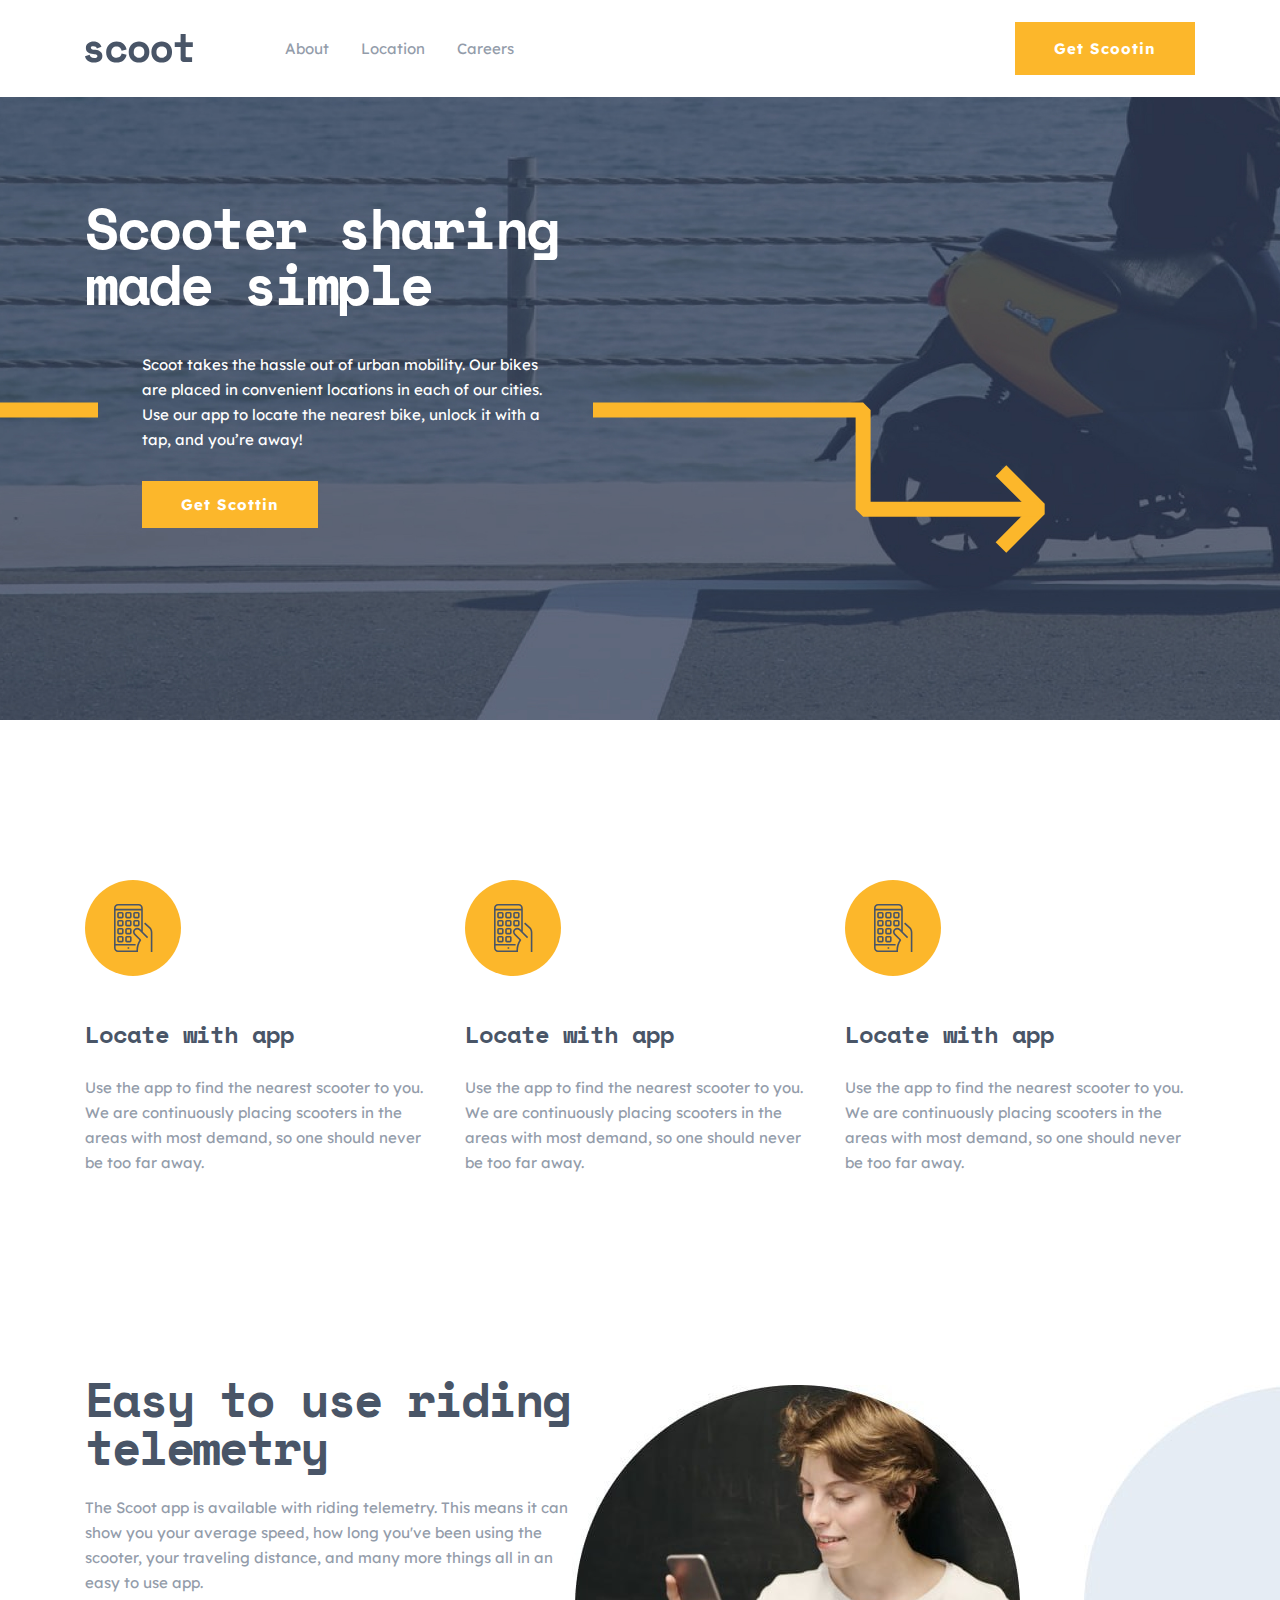
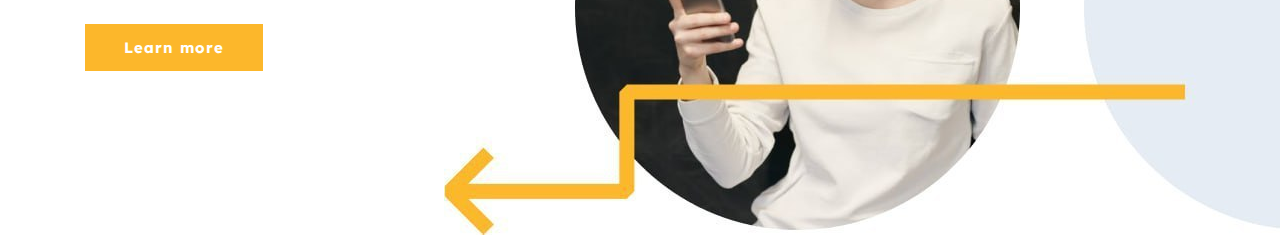
==== index.html @ e5f21dbe "1 commoit" ====
<!DOCTYPE html>
<html lang="en">
  <head>
    <meta charset="UTF-8" />
    <meta http-equiv="X-UA-Compatible" content="IE=edge" />
    <meta name="viewport" content="width=device-width, initial-scale=1.0" />
    <title>Document</title>
    <link
      rel="stylesheet"
      href="https://cdnjs.cloudflare.com/ajax/libs/font-awesome/6.4.0/css/all.min.css"
      integrity="sha512-iecdLmaskl7CVkqkXNQ/ZH/XLlvWZOJyj7Yy7tcenmpD1ypASozpmT/E0iPtmFIB46ZmdtAc9eNBvH0H/ZpiBw=="
      crossorigin="anonymous"
      referrerpolicy="no-referrer"
    />
    <link rel="stylesheet" href="css/style.css" />
  </head>
  <body>
    <!-- Start header section -->
    <header>
      <div class="header__wrapper">
        <div class="container">
          <div class="brand">
            <i class="fa-solid fa-bars fa-2x"></i>
            <img src="./images/scoot.svg" alt="" class="logo_none" />
            <ul>
              <img src="./images/scoot.svg" alt="Scoot image" class="logo" />
              <li class="list_items"><a href="#">About</a></li>
              <li class="list_items"><a href="#">Location</a></li>
              <li class="list_items"><a href="#">Careers</a></li>
            </ul>
            <a href="#" class="btn">Get Scootin</a>
          </div>
        </div>
      </div>
      <div class="hero_section">
        <div class="container">
          <div class="hero">
            <h2 class="hero_heading">Scooter sharing made simple</h2>
            <div class="hero_content">
              <img src="./images/line.svg" class="line" alt="" />
              <p class="hero_title">
                Scoot takes the hassle out of urban mobility. Our bikes are
                placed in convenient locations in each of our cities. Use our
                app to locate the nearest bike, unlock it with a tap, and you’re
                away!
              </p>
              <img src="./images/arrow_toright.svg" alt="" class="arrow" />
            </div>
            <a href="#" class="btn">Get Scottin</a>
          </div>
        </div>
      </div>
    </header>
    <!-- End header section -->
    <section class="share_section">
      <div class="container">
        <div class="share_flex">
          <div class="share_card">
            <img
              src="./images/tablet_circle-yellow.svg"
              alt=""
              class="yellow_circle"
            />
            <div class="share_flex">
              <h3>Locate with app</h3>
              <p>
                Use the app to find the nearest scooter to you. We are
                continuously placing scooters in the areas with most demand, so
                one should never be too far away.
              </p>
            </div>
          </div>
          <div class="share_card">
            <img
              src="./images/tablet_circle-yellow.svg"
              alt=""
              class="yellow_circle"
            />
            <div class="share_flex">
              <h3>Locate with app</h3>
              <p>
                Use the app to find the nearest scooter to you. We are
                continuously placing scooters in the areas with most demand, so
                one should never be too far away.
              </p>
            </div>
          </div>
          <div class="share_card">
            <img
              src="./images/tablet_circle-yellow.svg"
              alt=""
              class="yellow_circle"
            />
            <div class="share_flex">
              <h3>Locate with app</h3>
              <p>
                Use the app to find the nearest scooter to you. We are
                continuously placing scooters in the areas with most demand, so
                one should never be too far away.
              </p>
            </div>
          </div>
        </div>
      </div>
    </section>
    <section class="circle_section">
      <div class="container">
        <div class="circle_content">
          <h2>Easy to use riding telemetry</h2>
          <p>
            The Scoot app is available with riding telemetry. This means it can
            show you your average speed, how long you've been using the scooter,
            your traveling distance, and many more things all in an easy to use
            app.
          </p>
          <a href="#" class="btn">Learn more</a>
        </div>
      </div>
    </section>
  </body>
</html>
---- css/style.css ----
@import url("https://fonts.googleapis.com/css2?family=Lexend+Deca&family=Space+Mono:wght@700&display=swap");
*,
*::after,
*::before {
  padding: 0;
  margin: 0;
  box-sizing: border-box;
}

body {
  font-family: "Lexend Deca", sans-serif;
}

.container {
  max-width: 1150px;
  margin: 0 auto;
  padding: 0 20px;
}

header {
  margin-bottom: 160px;
}

.header__wrapper {
  width: 100%;
  padding: 22px 0;
  background-color: #fff;
  position: fixed;
  z-index: 999;
}
.header__wrapper .brand {
  display: flex;
  align-items: center;
  justify-content: space-between;
}
.header__wrapper .brand .fa-bars {
  display: none;
}
.header__wrapper .brand .logo_none {
  display: none;
}
.header__wrapper .brand ul {
  gap: 32px;
  list-style-type: none;
  display: flex;
  align-items: center;
}
.header__wrapper .brand ul img.logo {
  margin-right: 60px;
  display: block;
  cursor: pointer;
}
.header__wrapper .brand ul li a {
  font-family: "Lexend Deca";
  font-style: normal;
  font-weight: 400;
  font-size: 15px;
  line-height: 25px;
  color: #939caa;
  text-decoration: none;
}

.btn {
  padding: 14px 39px;
  background: #fcb72b;
  font-style: normal;
  font-weight: 700;
  font-size: 15px;
  line-height: 25px;
  text-align: center;
  color: #ffffff;
  text-decoration: none;
  letter-spacing: 1px;
  transition: all 0.3s ease;
}
.btn:hover {
  background-color: rgb(190, 190, 19);
}

.hero_section {
  background-image: url(/images/hero_image.jpg);
  background-size: cover;
  background-repeat: no-repeat;
  display: block;
  height: 720px;
  color: #fff;
}
.hero_section .hero {
  padding: 200px 0 150px;
}
.hero_section .hero_heading {
  font-family: "Space Mono";
  font-style: normal;
  font-weight: 700;
  font-size: 56px;
  line-height: 56px;
  max-width: 500px;
  letter-spacing: -2.5px;
  color: #ffffff;
}
.hero_section .hero_content {
  position: relative;
}
.hero_section .hero_title {
  max-width: 520px;
  padding: 40px 57px;
  font-family: "Lexend Deca";
  font-style: normal;
  font-weight: 400;
  font-size: 15px;
  line-height: 25px;
  color: #ffffff;
}
.hero_section .arrow {
  position: absolute;
  top: 50%;
  right: 150px;
}
.hero_section .line {
  left: -190px;
  top: 50%;
  position: absolute;
}
.hero_section .btn {
  margin: 40px 57px;
}

.share_flex {
  display: flex;
  gap: 30px;
}
.share_flex .share_card h3 {
  font-family: "Space Mono";
  font-style: normal;
  font-weight: 700;
  font-size: 24px;
  line-height: 28px;
  padding: 40px 0 27px;
  letter-spacing: -1.07143px;
  color: #495567;
}
.share_flex .share_card p {
  max-width: 350px;
  font-family: "Lexend Deca";
  font-style: normal;
  font-weight: 400;
  font-size: 15px;
  line-height: 25px;
  color: #939caa;
  color: #939caa;
}
.share_flex .share_card .share_card {
  text-align: none;
}
.share_flex .share_card .share_flex {
  display: block;
}

.circle_section {
  margin-top: 200px;
  height: 469px;
  background-repeat: no-repeat;
  background-position: right;
  background-image: url(/images/img_circle-1.jpg);
}
.circle_section .circle_content {
  max-width: 500px;
}
.circle_section .circle_content h2 {
  font-family: "Space Mono";
  font-style: normal;
  font-weight: 700;
  font-size: 48px;
  line-height: 48px;
  letter-spacing: -2.14286px;
  color: #495567;
}
.circle_section .circle_content p {
  font-family: "Lexend Deca";
  font-style: normal;
  font-weight: 400;
  font-size: 15px;
  line-height: 25px;
  color: #939caa;
  padding: 24px 0 40px;
}
.circle_section .circle_flex {
  display: flex;
}

@media (max-width: 767px) {
  .hero_section {
    background-image: url(/images/hero_image-mobile.png);
  }
  .header__wrapper {
    padding: 0;
  }
  .header__wrapper .brand .fa-bars {
    display: block;
    margin-right: 100px;
  }
  .header__wrapper .brand .logo_none {
    display: block;
  }
  .header__wrapper .brand ul {
    display: none;
  }
  .header__wrapper .btn {
    visibility: hidden;
  }
  .hero_section .hero_heading {
    font-size: 40px;
  }
  .hero_section .hero_heading,
  .hero_section .hero_title {
    max-width: none;
    text-align: center;
  }
  .hero_section .hero_title {
    padding: 25px 10px;
  }
  .hero_section .hero_content .line {
    display: none;
  }
  .hero_section .hero_content .arrow {
    top: 240px;
    left: -310px;
  }
  .share_card {
    text-align: center;
  }
  .share_flex {
    flex-direction: column;
  }
}
@media (min-width: 768px) and (max-width: 992px) {
  header {
    margin-bottom: 100px;
  }
  .container {
    padding: 0 20px;
  }
  .hero_section {
    background-image: url(/images/hero_image-tablet.jpg);
  }
  .hero_section .hero {
    text-align: center;
    padding: 150px 120px;
  }
  .hero_section .hero .hero_heading {
    max-width: none;
  }
  .hero_section .hero_title {
    padding: 24px 0 32px;
    max-width: none;
  }
  .hero_content .line {
    display: none;
  }
  .hero_content .arrow {
    left: -200px;
    top: 180px;
  }
  .share_flex {
    flex-direction: column;
    gap: 0;
  }
  .share_card {
    display: flex;
    justify-content: center;
    gap: 80px;
    align-items: inherit;
  }
  .share_card p {
    min-width: 400px;
  }
}/*# sourceMappingURL=style.css.map */
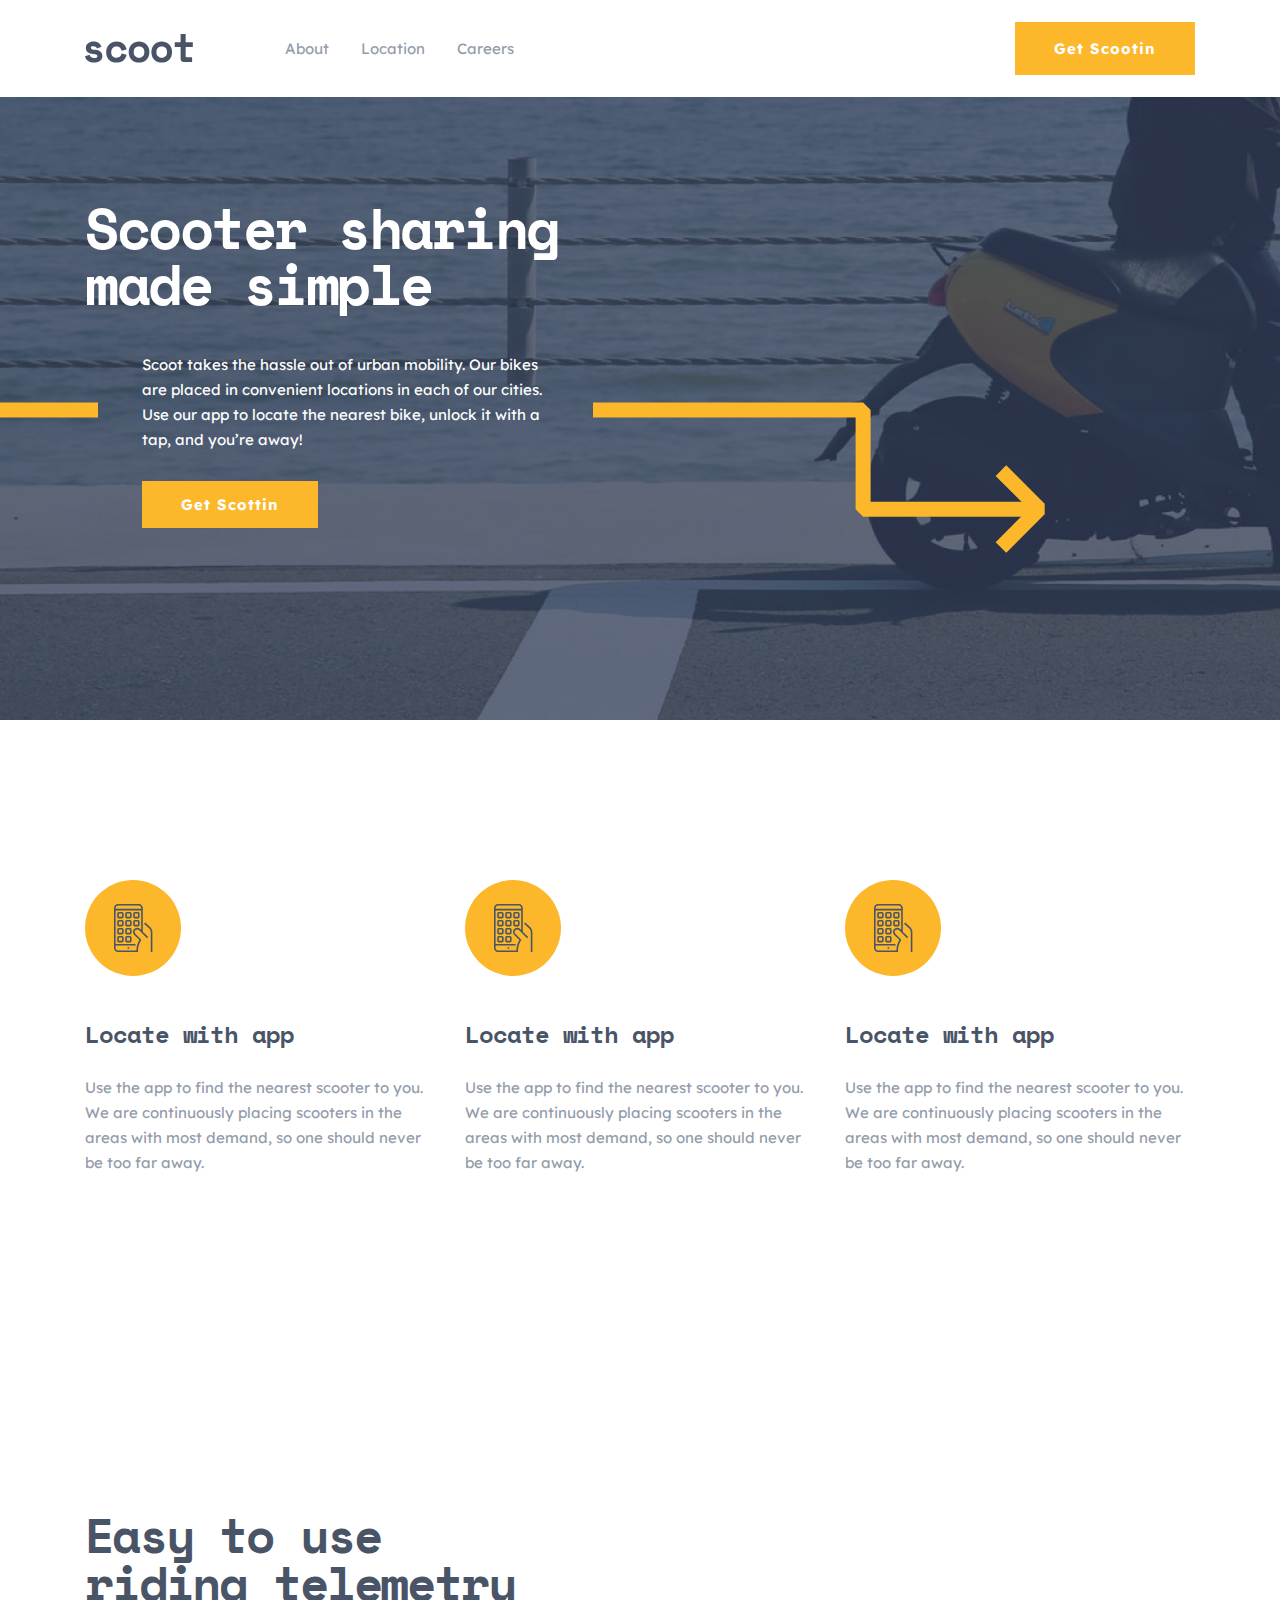
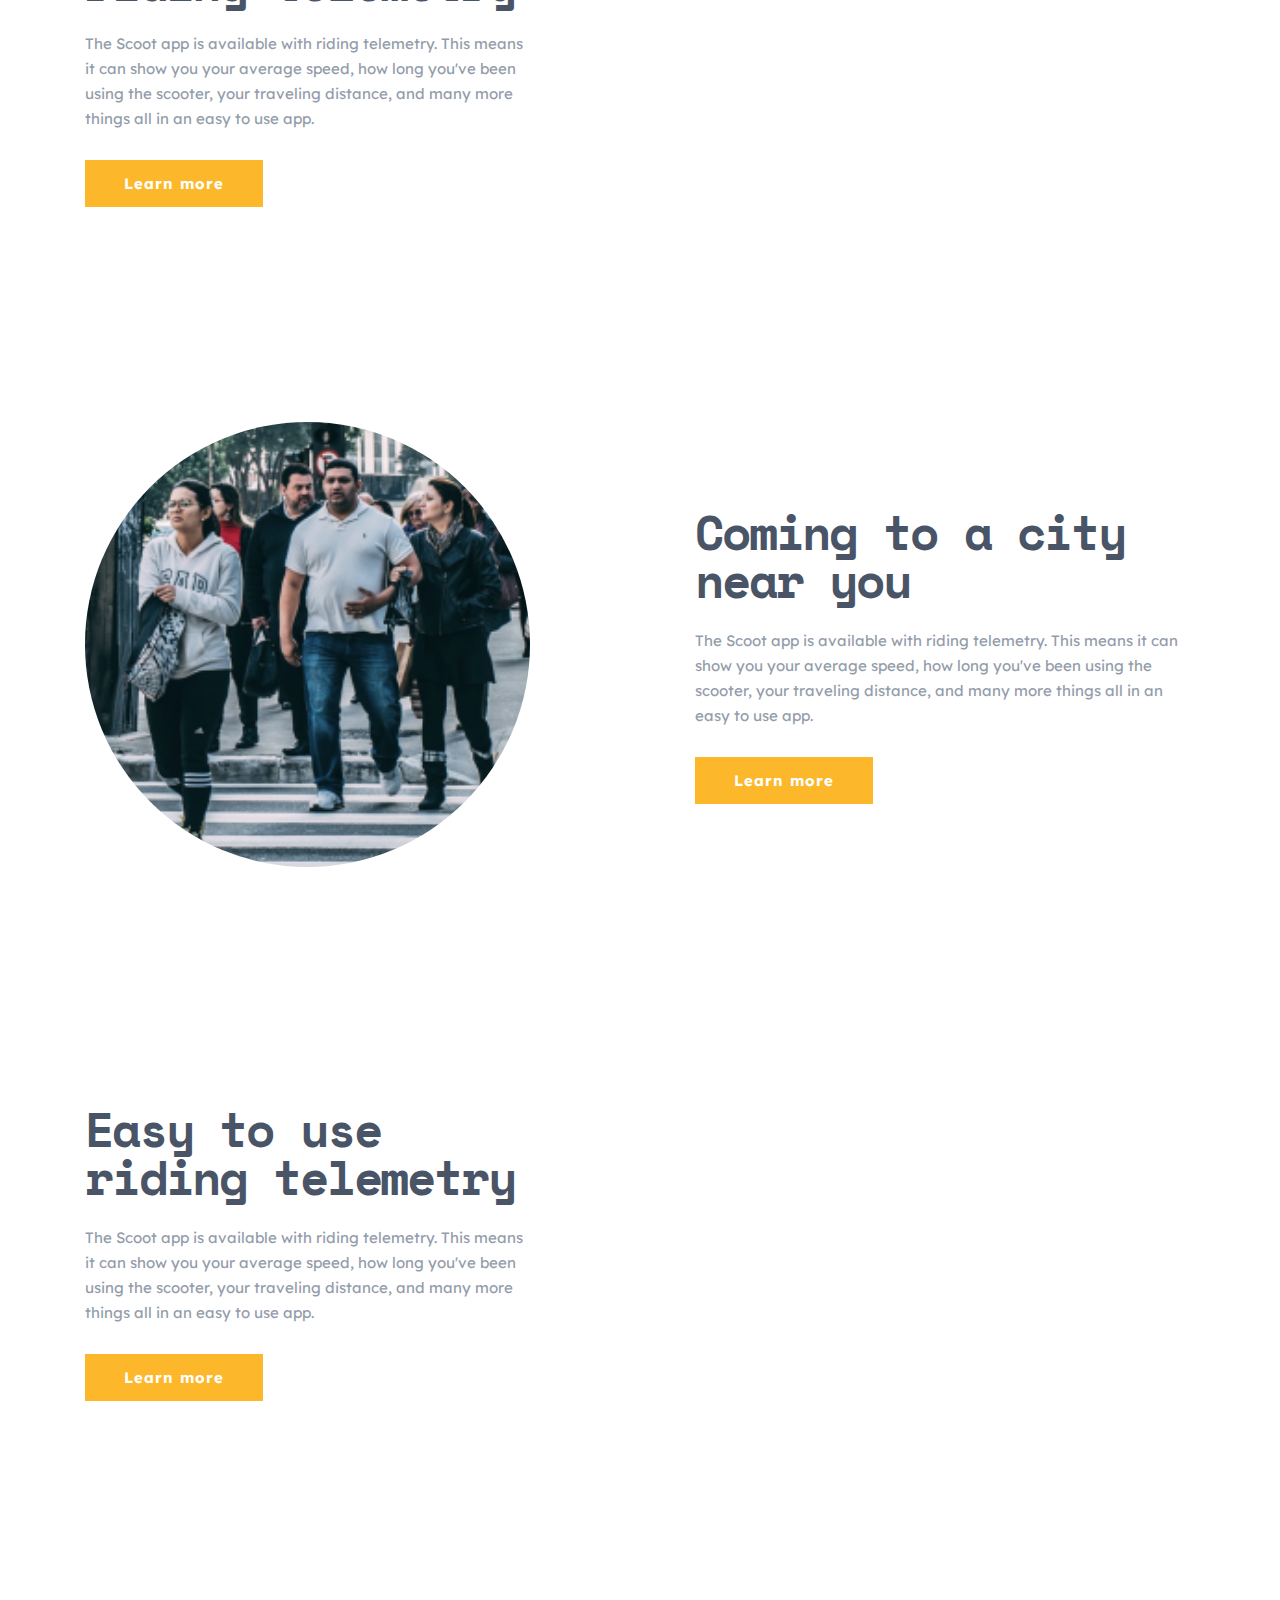
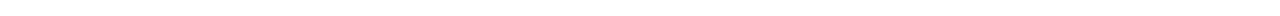
==== commit cb03d872: "Add New sections" ====
--- a/index.html
+++ b/index.html
@@ -20,7 +20,10 @@
       <div class="header__wrapper">
         <div class="container">
           <div class="brand">
+            <!-- <input type="chechbox" id="menu__checkbox"> -->
+            <!-- <label for="menu__checkbox" class="toggler"> -->
             <i class="fa-solid fa-bars fa-2x"></i>
+            <!-- </label> -->
             <img src="./images/scoot.svg" alt="" class="logo_none" />
             <ul>
               <img src="./images/scoot.svg" alt="Scoot image" class="logo" />
@@ -105,15 +108,50 @@
     </section>
     <section class="circle_section">
       <div class="container">
-        <div class="circle_content">
-          <h2>Easy to use riding telemetry</h2>
-          <p>
-            The Scoot app is available with riding telemetry. This means it can
-            show you your average speed, how long you've been using the scooter,
-            your traveling distance, and many more things all in an easy to use
-            app.
-          </p>
-          <a href="#" class="btn">Learn more</a>
+        <div class="circle_flex circle-3">
+          <div class="circle_content">
+            <h2>Easy to use riding telemetry</h2>
+            <p>
+              The Scoot app is available with riding telemetry. This means it
+              can show you your average speed, how long you've been using the
+              scooter, your traveling distance, and many more things all in an
+              easy to use app.
+            </p>
+            <a href="/" class="btn">Learn more</a>
+          </div>
+          <div class="circle_img">
+            <img src="./images/img_circle-1.jpg" alt="Image 1" />
+          </div>
+        </div>
+        <div class="circle_flex circle-2">
+          <div class="circle_img">
+            <img src="./images/circle_2.png" alt="Image 1" class="img-2" />
+          </div>
+          <div class="circle_content">
+            <h2>Coming to a city near you</h2>
+            <p>
+              The Scoot app is available with riding telemetry. This means it
+              can show you your average speed, how long you've been using the
+              scooter, your traveling distance, and many more things all in an
+              easy to use app.
+            </p>
+            <a href="/" class="btn">Learn more</a>
+          </div>
+        </div>
+        <div class="circle_flex circle-3">
+          <div class="circle_content">
+            <h2>Easy to use riding telemetry</h2>
+            <p>
+              The Scoot app is available with riding telemetry. This means it
+              can show you your average speed, how long you've been using the
+              scooter, your traveling distance, and many more things all in an
+              easy to use app.
+            </p>
+            <a href="/" class="btn">Learn more</a>
+          </div>
+          <div class="circle_img">
+            <img src="./images/img_circle-1.jpg" alt="Image 1" />
+          </div>
         </div>
       </div>
     </section>
--- a/css/style.css
+++ b/css/style.css
@@ -21,6 +21,15 @@
   margin-bottom: 160px;
 }
 
+#menu__checkbox {
+  appearance: none;
+  position: absolute;
+}
+
+.toggler {
+  display: none;
+}
+
 .header__wrapper {
   width: 100%;
   padding: 22px 0;
@@ -157,16 +166,36 @@
 }
 
 .circle_section {
-  margin-top: 200px;
-  height: 469px;
-  background-repeat: no-repeat;
-  background-position: right;
-  background-image: url(/images/img_circle-1.jpg);
-}
-.circle_section .circle_content {
-  max-width: 500px;
-}
-.circle_section .circle_content h2 {
+  margin-top: 250px;
+}
+.circle_section .circle_flex {
+  overflow: hidden;
+  display: flex;
+  margin: 140px 0;
+  align-items: center;
+  gap: 85px;
+}
+
+.circle_img {
+  margin-left: -125px;
+  width: 747px;
+  height: 457px;
+  object-fit: contain;
+}
+
+.img-2 {
+  width: 445px;
+  height: 445px;
+  border-radius: 50%;
+  object-fit: contain;
+  position: relative;
+}
+
+.circle_content {
+  min-width: 445px;
+  margin: 30px 0;
+}
+.circle_content h2 {
   font-family: "Space Mono";
   font-style: normal;
   font-weight: 700;
@@ -175,7 +204,7 @@
   letter-spacing: -2.14286px;
   color: #495567;
 }
-.circle_section .circle_content p {
+.circle_content p {
   font-family: "Lexend Deca";
   font-style: normal;
   font-weight: 400;
@@ -184,8 +213,19 @@
   color: #939caa;
   padding: 24px 0 40px;
 }
-.circle_section .circle_flex {
-  display: flex;
+
+.circle_flex {
+  display: flex;
+  margin: 150px 0;
+}
+
+.circle_content,
+.circle-3 {
+  max-width: 500px;
+}
+
+.circle_img {
+  margin: 0;
 }
 
 @media (max-width: 767px) {
@@ -194,6 +234,7 @@
   }
   .header__wrapper {
     padding: 0;
+    position: relative;
   }
   .header__wrapper .brand .fa-bars {
     display: block;
@@ -208,6 +249,12 @@
   .header__wrapper .btn {
     visibility: hidden;
   }
+  .toggler {
+    display: block;
+  }
+  .hero_section .btn {
+    margin-left: calc(50% - 80px);
+  }
   .hero_section .hero_heading {
     font-size: 40px;
   }
@@ -226,11 +273,24 @@
     top: 240px;
     left: -310px;
   }
+  .btn {
+    margin-left: calc(50% - 80px);
+  }
   .share_card {
     text-align: center;
   }
   .share_flex {
     flex-direction: column;
+  }
+  .circle_section .circle_flex {
+    margin: 0;
+  }
+  .circle-3 {
+    margin: 0;
+  }
+  .img-2 {
+    width: 311px;
+    height: 311px;
   }
 }
 @media (min-width: 768px) and (max-width: 992px) {
@@ -274,4 +334,17 @@
   .share_card p {
     min-width: 400px;
   }
+  .circle_section .circle_flex {
+    text-align: center;
+  }
+  .circle_section .circle-2 {
+    flex-direction: column;
+    text-align: center;
+    min-width: 800px;
+  }
+  .circle_section .circle-3 {
+    text-align: center;
+    flex-direction: column-reverse;
+    min-width: 800px;
+  }
 }/*# sourceMappingURL=style.css.map */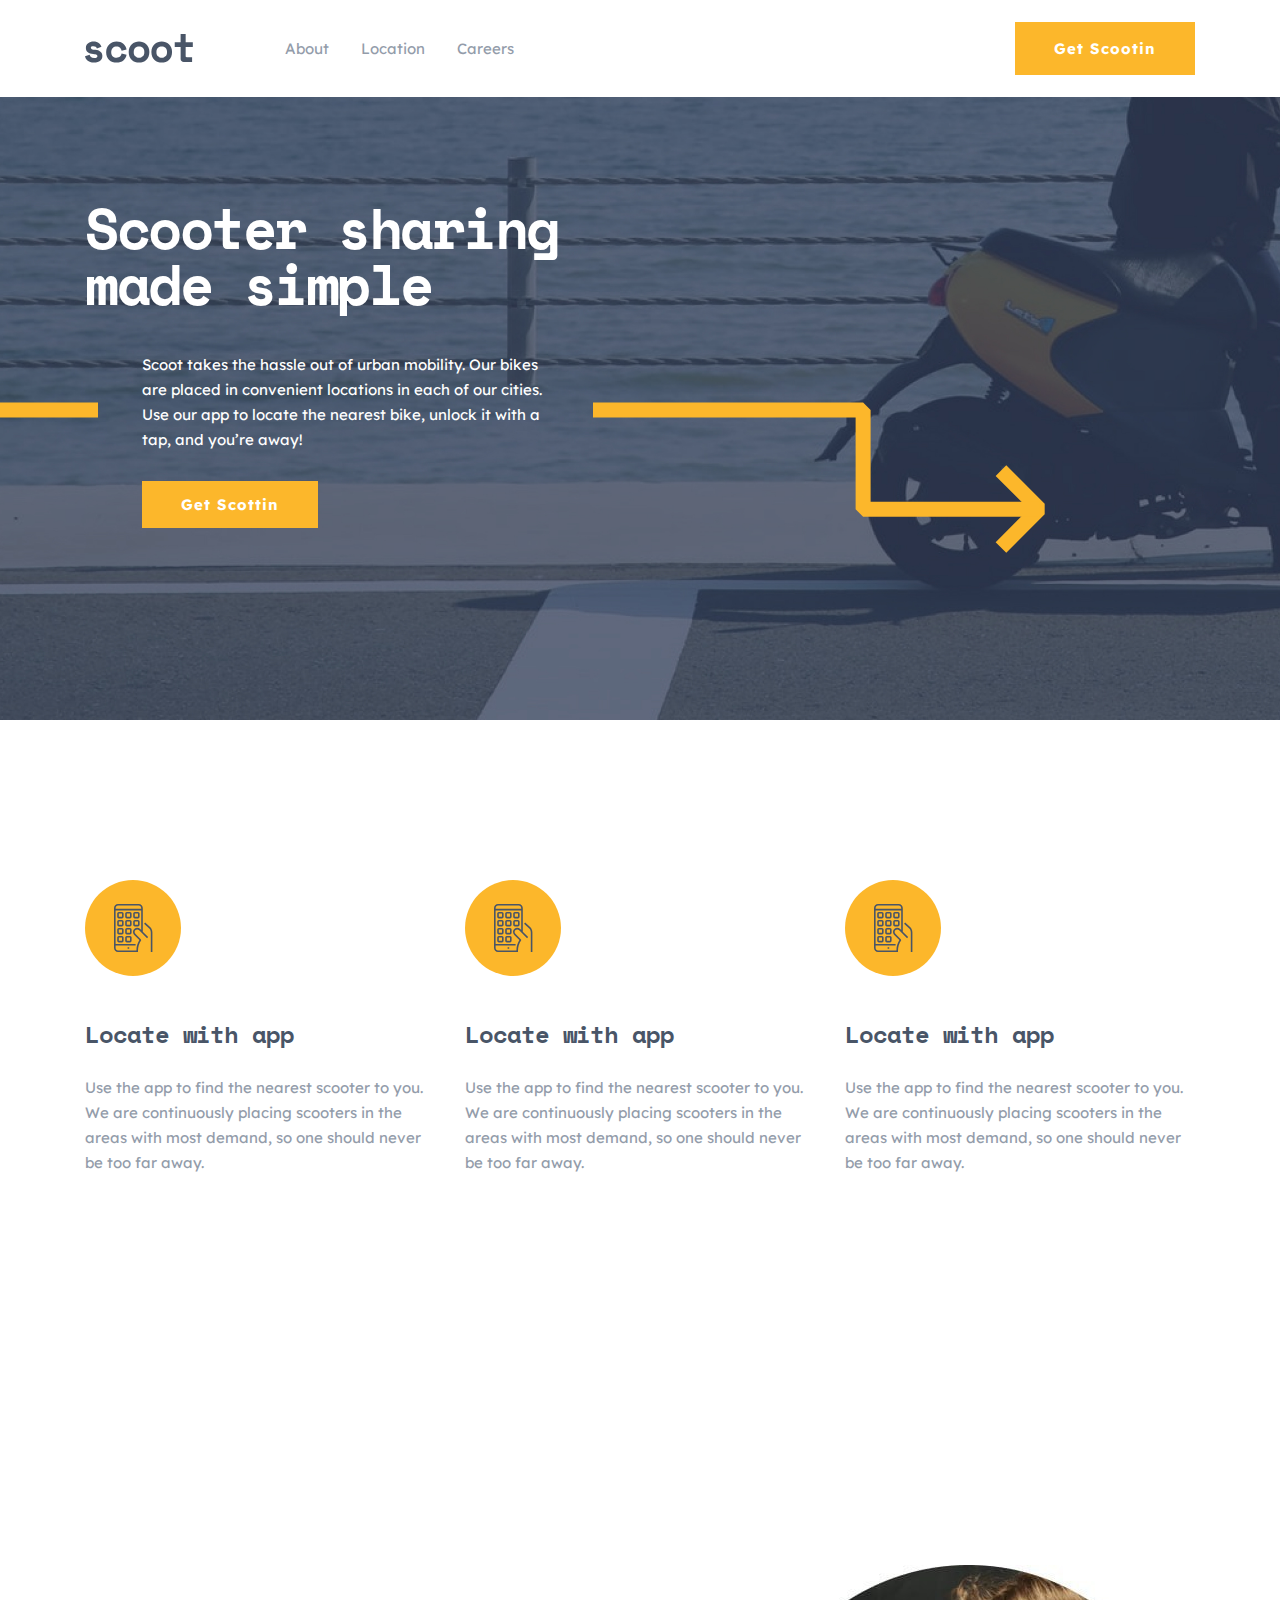
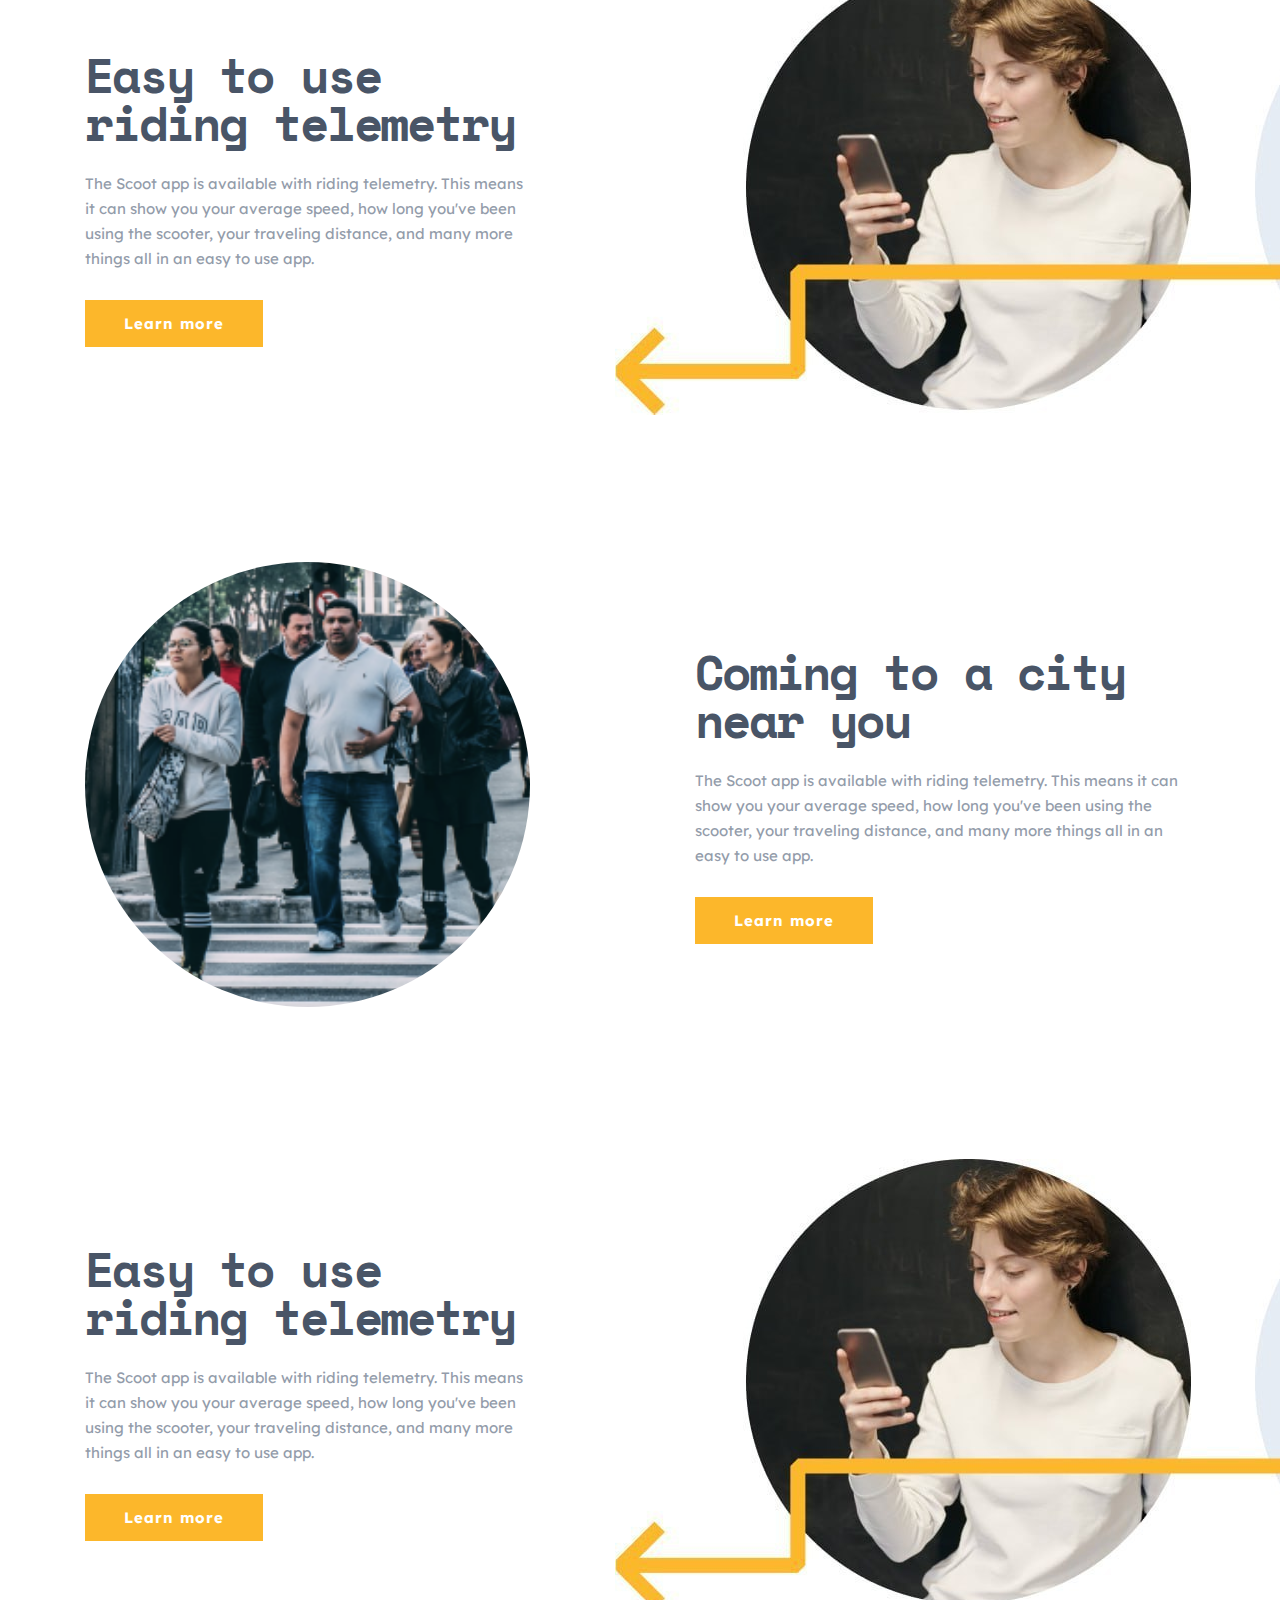
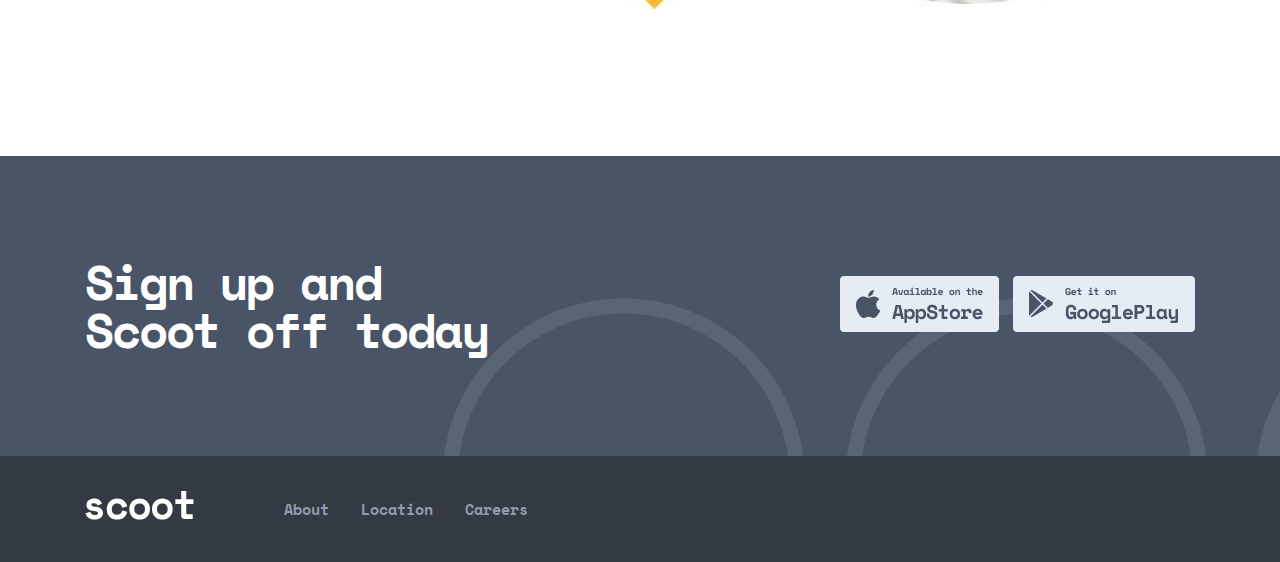
==== commit ebd48465: "Page 1 finished with responsive" ====
--- a/index.html
+++ b/index.html
@@ -117,10 +117,15 @@
               scooter, your traveling distance, and many more things all in an
               easy to use app.
             </p>
-            <a href="/" class="btn">Learn more</a>
+            <a href="#" class="btn">Learn more</a>
           </div>
           <div class="circle_img">
-            <img src="./images/img_circle-1.jpg" alt="Image 1" />
+            <!-- <img src="./images/img_circle-1.jpg" alt="Image 1" /> -->
+            <picture>
+              <img 
+              media
+              srcset="./images/img_circle-1.jpg" alt="Image 1" />
+            </picture>
           </div>
         </div>
         <div class="circle_flex circle-2">
@@ -150,10 +155,40 @@
             <a href="/" class="btn">Learn more</a>
           </div>
           <div class="circle_img">
-            <img src="./images/img_circle-1.jpg" alt="Image 1" />
+            <img src="./images/img_circle-1.jpg" alt="Image 1">
           </div>
         </div>
       </div>
     </section>
+    <section class="mask">
+      <div class="container mask_flex">
+        <div>
+          <h2>Sign up and Scoot off today</h2>
+        </div>
+        <div class="store">
+          <a target="_blank" href="https://store.apple.com"><img src="./images/app_store.png" alt="" style="margin: 0 10px;"></a>
+          <a target="_blank" href="https://play.google.com"><img src="./images/google_play.png" alt=""></a>
+        </div>
+      </div>
+    </section>
+    <footer>
+      <div class="container">
+      <div class="footer_flex">
+        <div class="footer_content">
+          <ul>
+            <li class="light_scott list-item"><a href="index.html"><img src="./images/scoot_light.svg" alt=""></a></li>
+            <li class="list-item"><a href="about.html">About</a></li>
+            <li class="list-item"><a href="#">Location</a></li>
+            <li class="list-item"><a href="#">Careers</a></li>
+          </ul>
+        </div>
+        <div class="social">
+          <i class="fa-brands fa-square-facebook"></i>
+          <i class="fa-brands fa-twitter"></i>
+          <i class="fa-brands fa-instagram"></i>
+        </div>
+      </div>
+    </div>
+    </footer>
   </body>
 </html>
--- a/css/style.css
+++ b/css/style.css
@@ -167,9 +167,9 @@
 
 .circle_section {
   margin-top: 250px;
+  overflow: hidden;
 }
 .circle_section .circle_flex {
-  overflow: hidden;
   display: flex;
   margin: 140px 0;
   align-items: center;
@@ -228,7 +228,68 @@
   margin: 0;
 }
 
+.mask {
+  background-image: url(/images/Mask.png);
+  background-size: cover;
+  padding: 102px 0;
+}
+
+.mask_flex {
+  display: flex;
+  align-items: center;
+  justify-content: space-between;
+}
+.mask_flex h2 {
+  font-family: "Space Mono";
+  font-style: normal;
+  font-weight: 700;
+  font-size: 48px;
+  line-height: 48px;
+  letter-spacing: -2.14286px;
+  color: #ffffff;
+  max-width: 415px;
+}
+
+footer {
+  padding: 35px 0;
+  background: #333a44;
+}
+
+.footer_flex {
+  display: flex;
+  justify-content: space-between;
+  align-items: center;
+}
+.footer_flex ul {
+  list-style-type: none;
+  display: flex;
+  align-items: center;
+  gap: 32px;
+}
+.footer_flex ul li.light_scott {
+  margin-right: 58px;
+}
+.footer_flex ul a {
+  text-decoration: none;
+  font-family: "Space Mono";
+  font-style: normal;
+  font-weight: 700;
+  font-size: 15px;
+  line-height: 25px;
+  color: #939caa;
+}
+.footer_flex .social {
+  font-size: 24px;
+}
+.footer_flex .social .fa-brands {
+  margin: 0 12px;
+  color: #FCB72B;
+}
+
 @media (max-width: 767px) {
+  .container {
+    overflow: hidden;
+  }
   .hero_section {
     background-image: url(/images/hero_image-mobile.png);
   }
@@ -273,24 +334,69 @@
     top: 240px;
     left: -310px;
   }
-  .btn {
-    margin-left: calc(50% - 80px);
-  }
   .share_card {
     text-align: center;
   }
   .share_flex {
     flex-direction: column;
+  }
+  .circle_section {
+    margin-top: 0;
   }
   .circle_section .circle_flex {
     margin: 0;
-  }
-  .circle-3 {
+    text-align: center;
+    gap: 0;
+    flex-direction: column;
+    padding: 20px 0;
+  }
+  .circle_section .circle_flex .circle_content {
+    padding: 24px 50px 40px;
+  }
+  .circle_section .circle-3 {
     margin: 0;
-  }
-  .img-2 {
+    flex-direction: column-reverse;
+  }
+  .circle_img {
+    height: 270px;
+  }
+  .circle_img img {
+    width: 321px;
+    height: 321px;
+    object-fit: contain;
+  }
+  .circle_img .img-2 {
     width: 311px;
     height: 311px;
+  }
+  .mask_flex {
+    flex-direction: column;
+    text-align: center;
+  }
+  .mask_flex h2 {
+    padding-bottom: 40px;
+    font-size: 32px;
+  }
+  .mask_flex .store {
+    display: flex;
+  }
+  .mask_flex .store img {
+    width: 113px;
+    object-fit: contain;
+  }
+  .footer_flex {
+    flex-direction: column;
+    text-align: center;
+  }
+  .footer_flex ul {
+    display: block;
+    padding: 41px 0 150px;
+  }
+  .footer_flex ul li {
+    padding: 8px 0;
+  }
+  .footer_flex ul li.light_scott {
+    margin: 0;
   }
 }
 @media (min-width: 768px) and (max-width: 992px) {
@@ -343,8 +449,16 @@
     min-width: 800px;
   }
   .circle_section .circle-3 {
+    margin: 0;
     text-align: center;
     flex-direction: column-reverse;
     min-width: 800px;
   }
+  .mask_flex {
+    text-align: center;
+    flex-direction: column;
+  }
+  .mask_flex h2 {
+    padding-bottom: 40px;
+  }
 }/*# sourceMappingURL=style.css.map */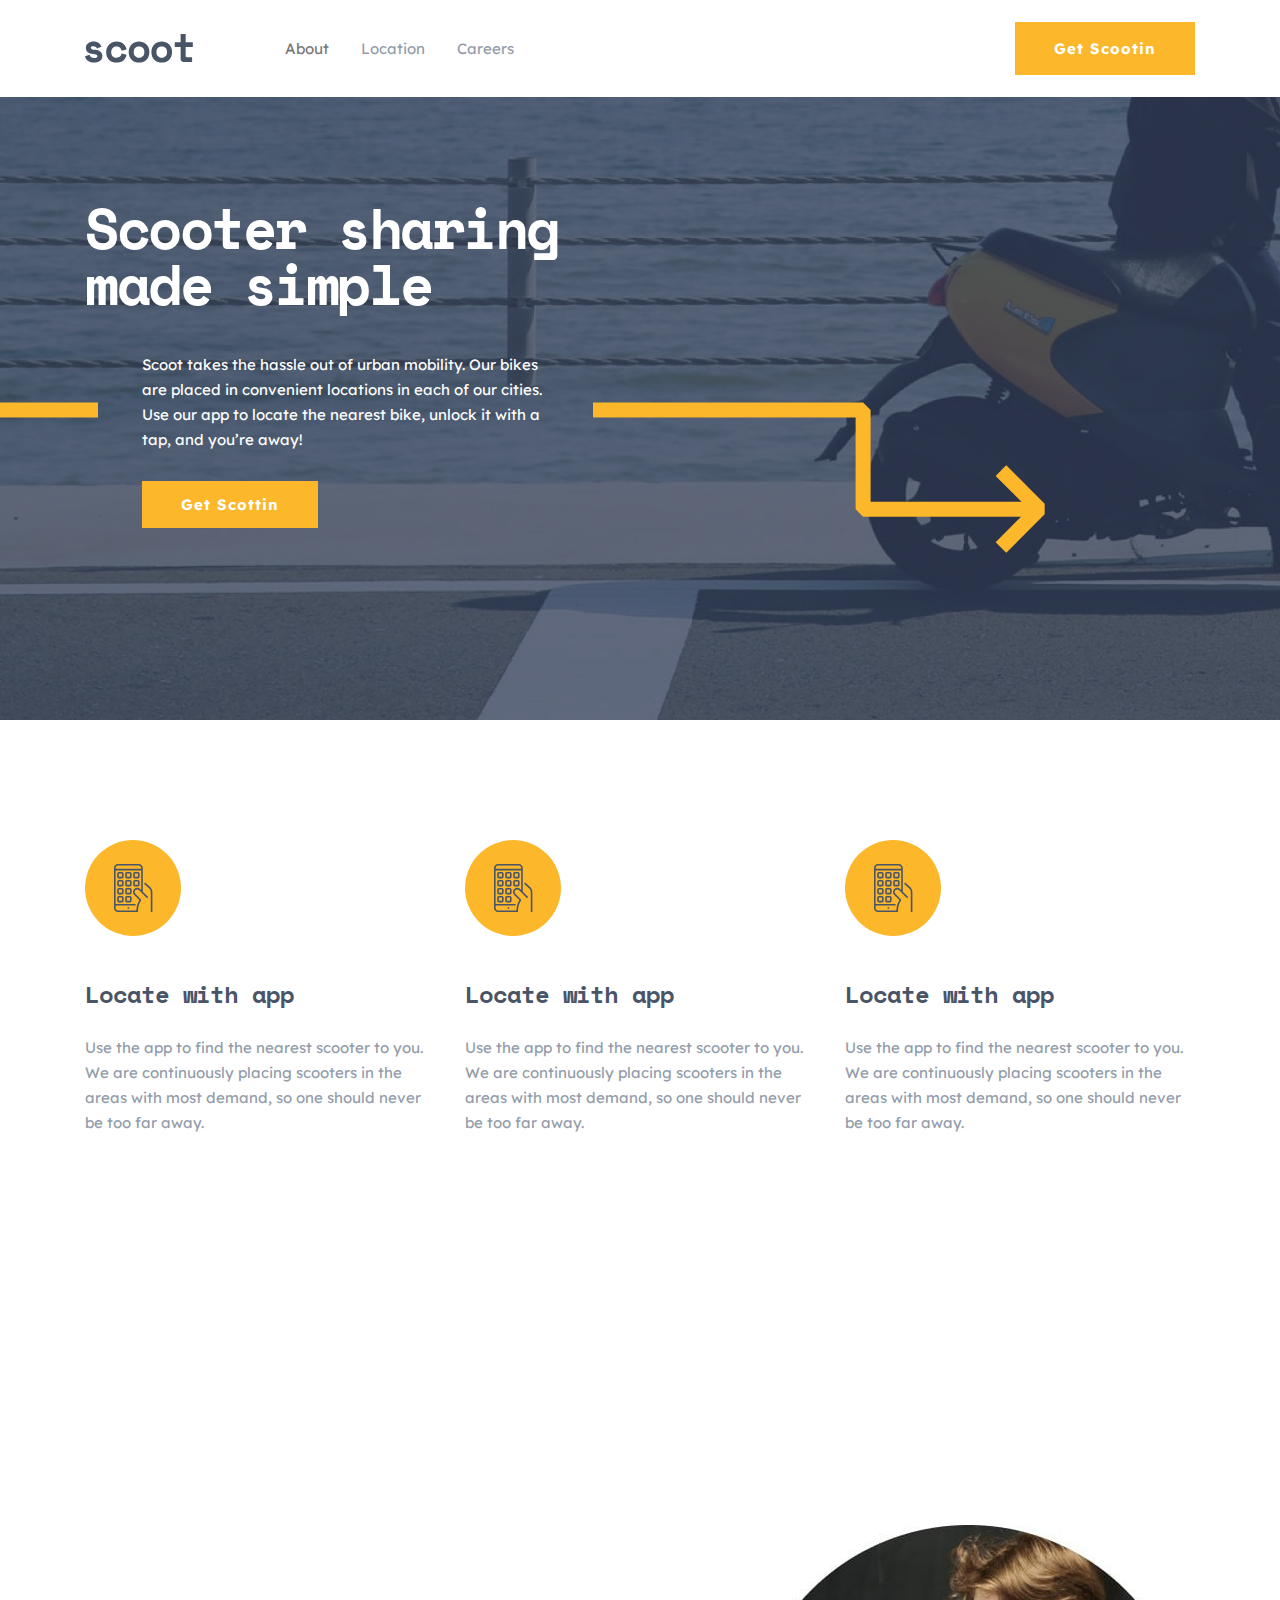
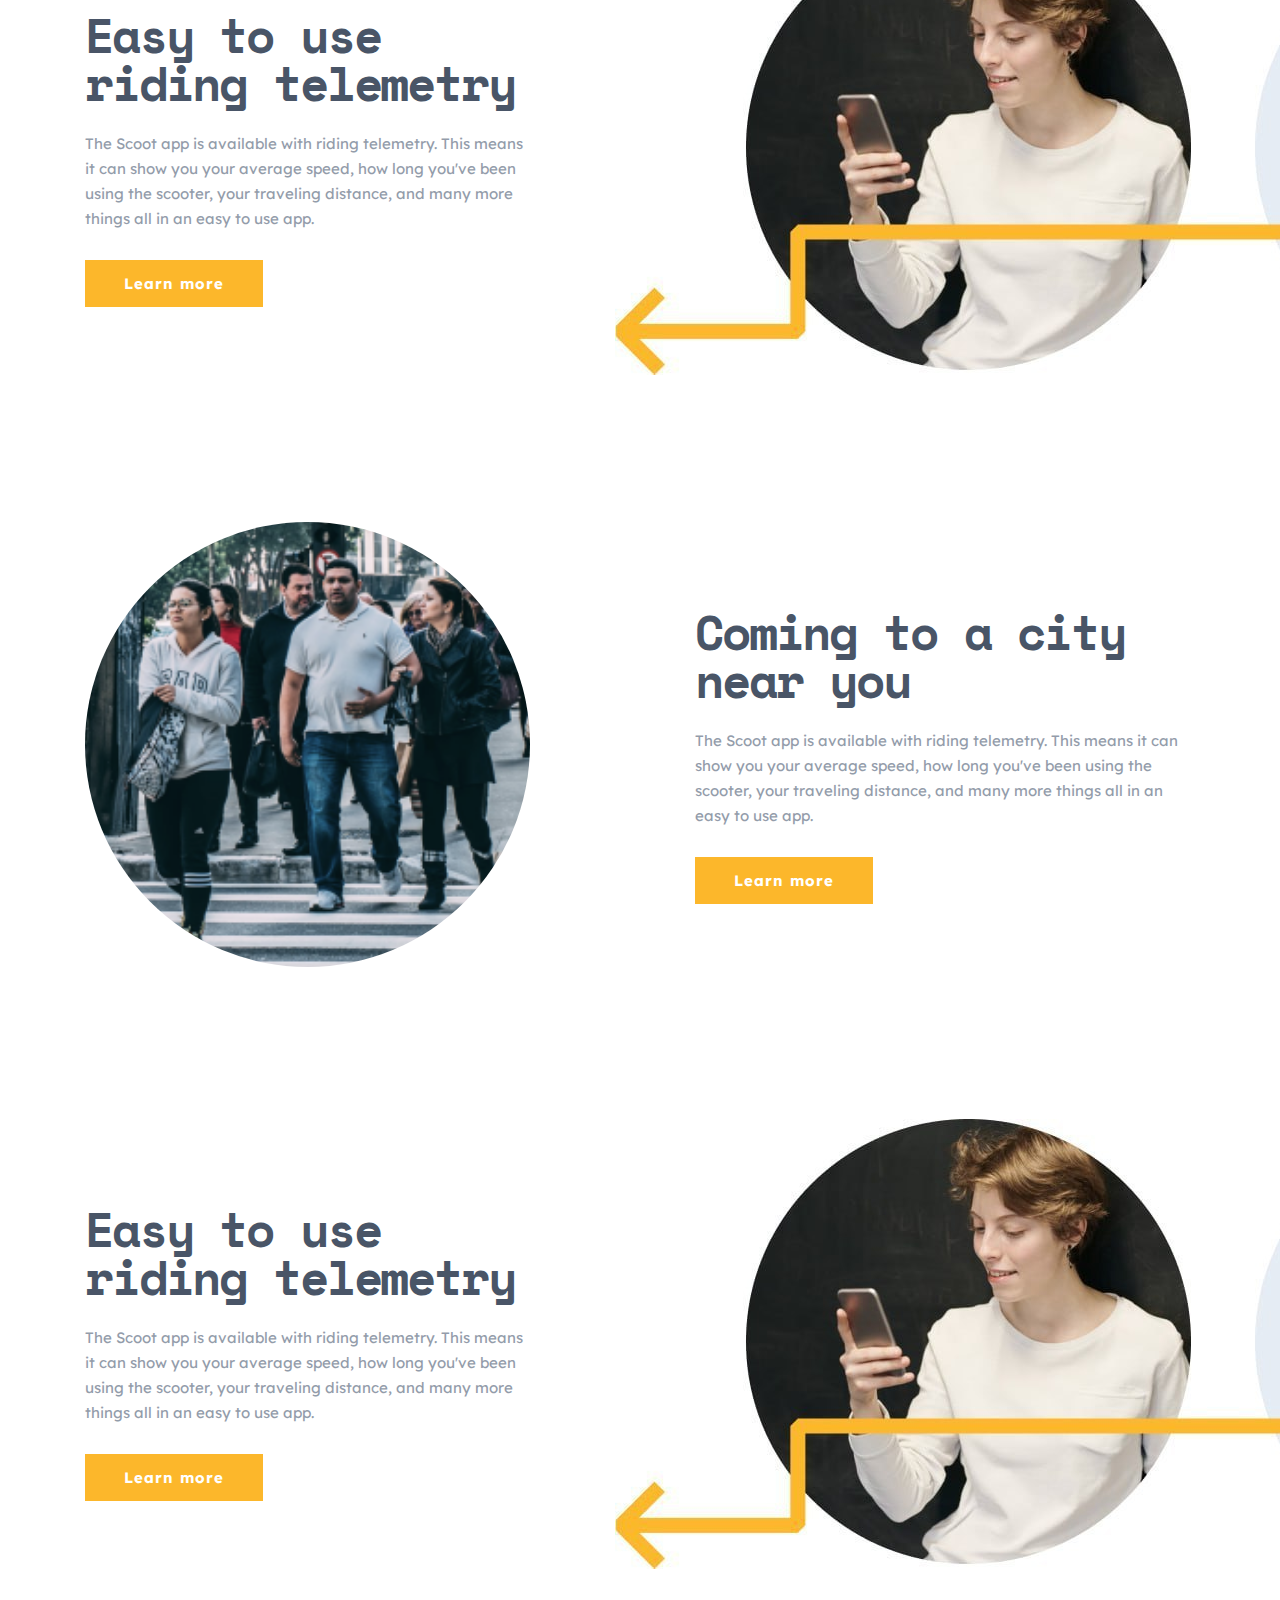
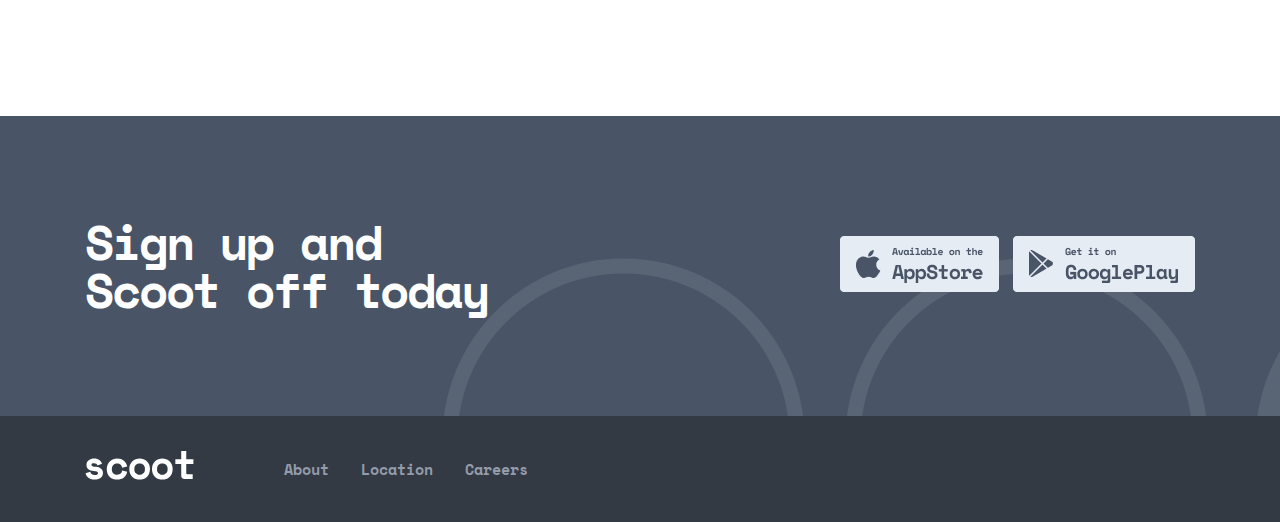
==== commit a15962e6: "Adding faqs section" ====
--- a/index.html
+++ b/index.html
@@ -27,7 +27,7 @@
             <img src="./images/scoot.svg" alt="" class="logo_none" />
             <ul>
               <img src="./images/scoot.svg" alt="Scoot image" class="logo" />
-              <li class="list_items"><a href="#">About</a></li>
+              <li class="list_items"><a href="#" class="active">About</a></li>
               <li class="list_items"><a href="#">Location</a></li>
               <li class="list_items"><a href="#">Careers</a></li>
             </ul>
@@ -183,9 +183,9 @@
           </ul>
         </div>
         <div class="social">
-          <i class="fa-brands fa-square-facebook"></i>
-          <i class="fa-brands fa-twitter"></i>
-          <i class="fa-brands fa-instagram"></i>
+          <a href="https://facebook.com" target="_blank"><i class="fa-brands fa-square-facebook"></i></a>
+          <a href="https://twitter.com" target="_blank"><i class="fa-brands fa-twitter"></i></a>
+          <a href="https://instagram.com" target="_blank"><i class="fa-brands fa-instagram"></i></a>
         </div>
       </div>
     </div>
--- a/css/style.css
+++ b/css/style.css
@@ -1,4 +1,141 @@
 @import url("https://fonts.googleapis.com/css2?family=Lexend+Deca&family=Space+Mono:wght@700&display=swap");
+@import url("https://fonts.googleapis.com/css2?family=Lexend+Deca&family=Space+Mono:wght@700&display=swap");
+body {
+  height: 1000px;
+}
+
+header {
+  margin: 0 !important;
+}
+
+.about {
+  position: relative;
+  top: 100px;
+  background-image: url(/images/about_image.png);
+}
+.about h2 {
+  padding: 72px 0;
+  max-width: 1100px;
+  margin: 0 auto;
+  color: #fff;
+  font-size: 50px;
+  font-family: "Space Mono", sans-serif;
+  font-weight: 700;
+}
+
+.values h2 {
+  text-align: center;
+  font-family: "Space Mono";
+  font-style: normal;
+  font-weight: 700;
+  font-size: 48px;
+  line-height: 48px;
+  text-align: center;
+  letter-spacing: -2.14286px;
+  color: #495567;
+}
+
+.values_cards {
+  display: flex;
+  text-align: center;
+  gap: 30px;
+  justify-content: center;
+}
+.values_cards .values_card h3 {
+  padding: 32px 0;
+  font-family: "Space Mono";
+  font-style: normal;
+  font-weight: 700;
+  font-size: 24px;
+  line-height: 28px;
+  text-align: center;
+  letter-spacing: -1.07143px;
+  color: #495567;
+}
+.values_cards .values_card p {
+  font-family: "Lexend Deca";
+  font-style: normal;
+  font-weight: 400;
+  font-size: 15px;
+  line-height: 25px;
+  text-align: center;
+  color: #939caa;
+}
+
+.faqs {
+  margin: 120px 0;
+}
+
+.faqs_flex {
+  display: flex;
+  align-items: stretch;
+  gap: 200px;
+  justify-content: space-around;
+}
+.faqs_flex .right_cards {
+  background: #fff;
+}
+.faqs_flex .right_cards #accodion {
+  margin: 100px auto;
+  min-width: 730px;
+}
+.faqs_flex .right_cards #accodion li {
+  list-style-type: none;
+  width: 100%;
+  margin-bottom: 10px;
+  background-color: #f2f5f9;
+  padding: 10px;
+  border-radius: 4px;
+}
+.faqs_flex .right_cards #accodion li label {
+  padding: 10px;
+  display: flex;
+  align-items: center;
+  justify-content: space-between;
+  font-size: 18px;
+  font-weight: 500;
+  cursor: pointer;
+  color: #495567;
+}
+.faqs_flex .right_cards #accodion li label + input [type=radio] {
+  display: none;
+}
+.faqs_flex .right_cards #accodion li label span {
+  transform: rotate(90deg);
+  font-size: 22px;
+  color: #FCB72B;
+}
+
+.faqs_title {
+  text-align: center;
+}
+
+@media (max-width: 767px) {
+  .about {
+    top: 0;
+    text-align: center;
+  }
+  .circle_content, .circle-3 {
+    max-width: none !important;
+  }
+  .values h2 {
+    margin: 20px 0;
+  }
+  .values_cards {
+    flex-direction: column;
+  }
+}
+@media (min-width: 768px) and (max-width: 1024px) {
+  .about h2 {
+    padding: 72px;
+  }
+  .values_cards {
+    flex-direction: column;
+  }
+  .values_cards .values_card {
+    padding: 0 160px;
+  }
+}
 *,
 *::after,
 *::before {
@@ -66,7 +203,11 @@
   font-size: 15px;
   line-height: 25px;
   color: #939caa;
+  transition: all 0.3s ease;
   text-decoration: none;
+}
+.header__wrapper .brand ul li a.active, .header__wrapper .brand ul li a:hover {
+  color: #777;
 }
 
 .btn {
@@ -138,6 +279,9 @@
   display: flex;
   gap: 30px;
 }
+.share_flex .share_card {
+  margin-top: 120px;
+}
 .share_flex .share_card h3 {
   font-family: "Space Mono";
   font-style: normal;
@@ -270,6 +414,7 @@
   margin-right: 58px;
 }
 .footer_flex ul a {
+  transition: all 0.3s ease;
   text-decoration: none;
   font-family: "Space Mono";
   font-style: normal;
@@ -278,12 +423,20 @@
   line-height: 25px;
   color: #939caa;
 }
+.footer_flex ul a:hover {
+  color: #ffd;
+}
 .footer_flex .social {
   font-size: 24px;
 }
 .footer_flex .social .fa-brands {
   margin: 0 12px;
   color: #FCB72B;
+  cursor: pointer;
+  transition: all 0.3s ease;
+}
+.footer_flex .social .fa-brands:hover {
+  color: #ddd;
 }
 
 @media (max-width: 767px) {
@@ -352,6 +505,9 @@
   }
   .circle_section .circle_flex .circle_content {
     padding: 24px 50px 40px;
+  }
+  .circle_section .circle_flex .circle_content h2 {
+    font-size: 32px;
   }
   .circle_section .circle-3 {
     margin: 0;
